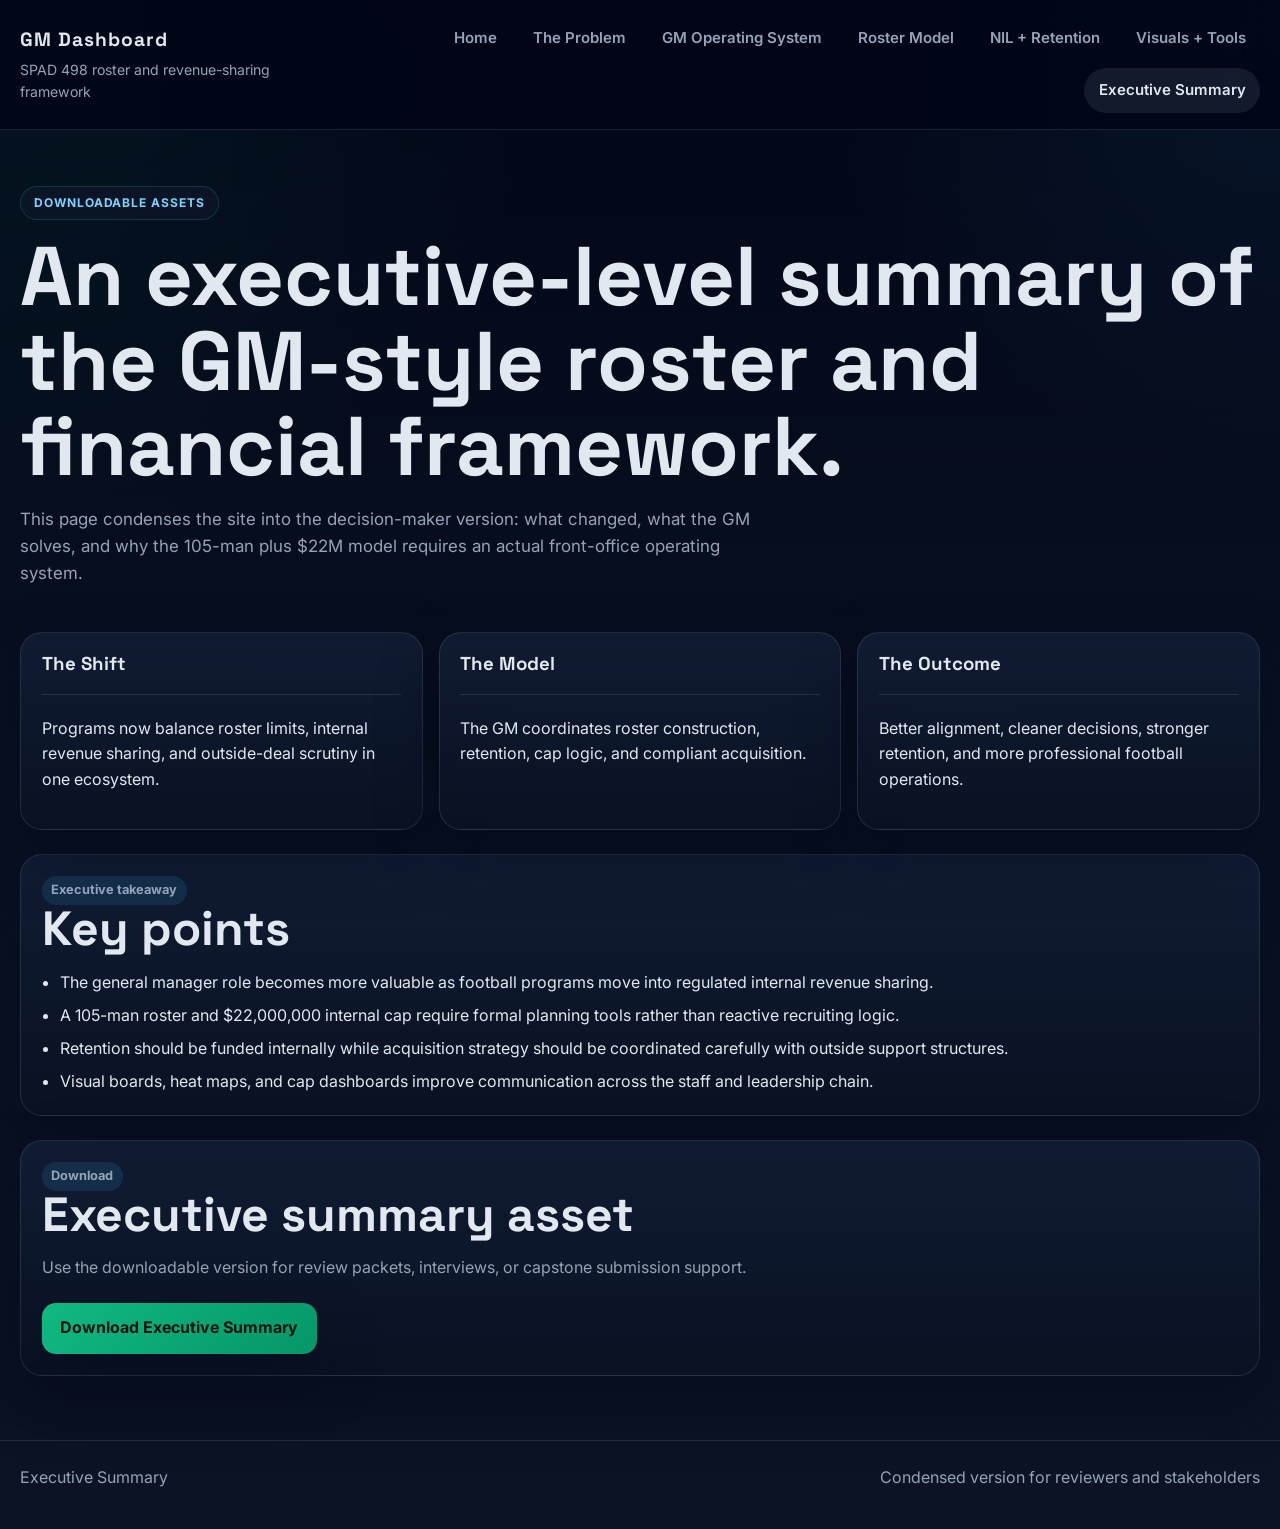
==== executive-summary.html @ dd3d15c1 "initial commit" ====
<!DOCTYPE html>
<html lang="en">
<head>
  <meta charset="UTF-8">
  <meta name="viewport" content="width=device-width, initial-scale=1.0">
  <title>Executive Summary | GM Dashboard</title>
  <link rel="preconnect" href="https://fonts.googleapis.com">
  <link rel="preconnect" href="https://fonts.gstatic.com" crossorigin>
  <link href="https://fonts.googleapis.com/css2?family=Inter:wght@400;500;600;700&family=Space+Grotesk:wght@500;700&display=swap" rel="stylesheet">
  <link rel="stylesheet" href="styles.css">
</head>
<body>
  <div class="site-shell">
    <header class="topbar">
      <div class="topbar-inner">
        <a class="brand" href="index.html">
          <span class="brand-mark">GM Dashboard</span>
          <span class="brand-sub">SPAD 498 roster and revenue-sharing framework</span>
        </a>
        <button class="nav-toggle" data-nav-toggle aria-expanded="false" aria-label="Toggle navigation">Menu</button>
        <nav class="nav-links" data-nav>
          <a href="index.html">Home</a>
          <a href="problem.html">The Problem</a>
          <a href="gm-framework.html">GM Operating System</a>
          <a href="roster-model.html">Roster Model</a>
          <a href="nil-retention.html">NIL + Retention</a>
          <a href="visuals-tools.html">Visuals + Tools</a>
          <a class="active" href="executive-summary.html">Executive Summary</a>
        </nav>
      </div>
    </header>

    <main>
      <div class="container">
        <section class="page-hero">
          <div>
            <span class="eyebrow">Downloadable assets</span>
            <h1>An executive-level summary of the GM-style roster and financial framework.</h1>
            <p class="lead">This page condenses the site into the decision-maker version: what changed, what the GM solves, and why the 105-man plus $22M model requires an actual front-office operating system.</p>
          </div>
        </section>

        <section class="three-grid">
          <article class="card">
            <h3>The Shift</h3>
            <hr>
            <p>Programs now balance roster limits, internal revenue sharing, and outside-deal scrutiny in one ecosystem.</p>
          </article>
          <article class="card">
            <h3>The Model</h3>
            <hr>
            <p>The GM coordinates roster construction, retention, cap logic, and compliant acquisition.</p>
          </article>
          <article class="card">
            <h3>The Outcome</h3>
            <hr>
            <p>Better alignment, cleaner decisions, stronger retention, and more professional football operations.</p>
          </article>
        </section>

        <section class="panel">
          <div class="section-head">
            <div>
              <p class="tag">Executive takeaway</p>
              <h2>Key points</h2>
            </div>
          </div>
          <ul class="clean">
            <li>The general manager role becomes more valuable as football programs move into regulated internal revenue sharing.</li>
            <li>A 105-man roster and $22,000,000 internal cap require formal planning tools rather than reactive recruiting logic.</li>
            <li>Retention should be funded internally while acquisition strategy should be coordinated carefully with outside support structures.</li>
            <li>Visual boards, heat maps, and cap dashboards improve communication across the staff and leadership chain.</li>
          </ul>
        </section>

        <section class="download-box">
          <div class="section-head">
            <div>
              <p class="tag">Download</p>
              <h2>Executive summary asset</h2>
            </div>
            <p class="muted">Use the downloadable version for review packets, interviews, or capstone submission support.</p>
          </div>
          <div class="cta-row">
            <a class="button-link" href="executive-summary-download.md" download>Download Executive Summary</a>
          </div>
        </section>
      </div>
    </main>

    <footer class="footer">
      <div class="footer-inner">
        <span>Executive Summary</span>
        <span>Condensed version for reviewers and stakeholders</span>
      </div>
    </footer>
  </div>
  <script src="script.js"></script>
</body>
</html>
---- styles.css ----
:root {
  --bg: #020617;
  --bg-soft: #0f172a;
  --panel: #111c34;
  --panel-2: #16233f;
  --panel-3: #1e293b;
  --line: rgba(148, 163, 184, 0.18);
  --ink: #e2e8f0;
  --muted: #94a3b8;
  --green: #10b981;
  --green-soft: rgba(16, 185, 129, 0.16);
  --red: #ef4444;
  --red-soft: rgba(239, 68, 68, 0.16);
  --yellow: #f59e0b;
  --yellow-soft: rgba(245, 158, 11, 0.16);
  --blue: #38bdf8;
  --blue-soft: rgba(56, 189, 248, 0.16);
  --shadow: 0 24px 60px rgba(2, 6, 23, 0.42);
  --radius: 22px;
  --max: 1240px;
  --display: "Space Grotesk", "Segoe UI", sans-serif;
  --body: "Inter", "Segoe UI", sans-serif;
}

* {
  box-sizing: border-box;
}

html {
  scroll-behavior: smooth;
}

body {
  margin: 0;
  color: var(--ink);
  font-family: var(--body);
  background:
    radial-gradient(circle at top left, rgba(16, 185, 129, 0.08), transparent 28%),
    radial-gradient(circle at top right, rgba(56, 189, 248, 0.08), transparent 24%),
    linear-gradient(180deg, #020617 0%, #081121 52%, #0b1324 100%);
  line-height: 1.6;
}

a {
  color: inherit;
  text-decoration: none;
}

img,
svg,
canvas {
  display: block;
  max-width: 100%;
}

.site-shell {
  min-height: 100vh;
}

.topbar {
  position: sticky;
  top: 0;
  z-index: 30;
  background: rgba(2, 6, 23, 0.82);
  border-bottom: 1px solid var(--line);
  backdrop-filter: blur(18px);
}

.topbar-inner,
.container {
  width: min(var(--max), calc(100% - 2rem));
  margin: 0 auto;
}

.topbar-inner {
  display: flex;
  align-items: center;
  justify-content: space-between;
  gap: 1rem;
  padding: 1rem 0;
}

.brand {
  display: flex;
  flex-direction: column;
  gap: 0.2rem;
}

.brand-mark {
  font-family: var(--display);
  font-size: 1.2rem;
  font-weight: 700;
  letter-spacing: 0.05em;
}

.brand-sub {
  color: var(--muted);
  font-size: 0.88rem;
}

.nav-toggle {
  display: none;
  color: var(--ink);
  background: var(--panel);
  border: 1px solid var(--line);
  border-radius: 999px;
  padding: 0.65rem 0.9rem;
  font-weight: 700;
}

.nav-links {
  display: flex;
  align-items: center;
  flex-wrap: wrap;
  justify-content: flex-end;
  gap: 0.45rem;
}

.nav-links a {
  color: var(--muted);
  padding: 0.65rem 0.9rem;
  border-radius: 999px;
  font-size: 0.94rem;
  font-weight: 600;
}

.nav-links a.active,
.nav-links a:hover {
  background: rgba(148, 163, 184, 0.12);
  color: var(--ink);
}

main {
  padding: 2rem 0 4rem;
}

.container > section + section {
  margin-top: 1.5rem;
}

.hero,
.page-hero {
  display: grid;
  gap: 1.4rem;
}

.hero {
  grid-template-columns: 1.2fr 0.95fr;
  align-items: center;
  padding: 2.2rem 0 0.5rem;
}

.page-hero {
  padding: 1.5rem 0 0.25rem;
}

.eyebrow {
  display: inline-flex;
  align-items: center;
  gap: 0.5rem;
  padding: 0.4rem 0.8rem;
  border-radius: 999px;
  border: 1px solid rgba(16, 185, 129, 0.22);
  color: #7dd3fc;
  background: rgba(15, 23, 42, 0.7);
  text-transform: uppercase;
  letter-spacing: 0.08em;
  font-size: 0.75rem;
  font-weight: 700;
}

h1,
h2,
h3,
h4 {
  font-family: var(--display);
  line-height: 1.02;
  margin: 0;
}

.hero-copy h1,
.page-hero h1 {
  margin-top: 0.9rem;
  font-size: clamp(2.8rem, 7vw, 5.2rem);
}

.lead {
  color: var(--muted);
  font-size: 1.06rem;
  max-width: 68ch;
}

.hero-actions,
.cta-row {
  display: flex;
  flex-wrap: wrap;
  gap: 0.85rem;
  margin-top: 1.4rem;
}

.button-link,
.button-link.secondary {
  display: inline-flex;
  align-items: center;
  justify-content: center;
  min-height: 48px;
  padding: 0.8rem 1.15rem;
  border-radius: 14px;
  font-weight: 700;
  transition: transform 0.18s ease, border-color 0.18s ease, background 0.18s ease;
}

.button-link {
  background: linear-gradient(135deg, var(--green), #059669);
  color: #02140f;
  box-shadow: var(--shadow);
}

.button-link.secondary {
  background: rgba(148, 163, 184, 0.08);
  border: 1px solid var(--line);
  color: var(--ink);
}

.button-link:hover,
.button-link.secondary:hover {
  transform: translateY(-1px);
}

.panel,
.card,
.visual,
.download-box,
.hero-panel,
.board-column,
.stat-card,
.cap-card,
.formula-block {
  border-radius: var(--radius);
  border: 1px solid var(--line);
  background: linear-gradient(180deg, rgba(17, 28, 52, 0.94), rgba(10, 18, 34, 0.94));
  box-shadow: var(--shadow);
}

.panel,
.card,
.visual,
.download-box,
.hero-panel {
  padding: 1.3rem;
}

.section-head {
  display: flex;
  flex-wrap: wrap;
  justify-content: space-between;
  gap: 0.9rem;
  margin-bottom: 1rem;
}

.section-head h2 {
  font-size: clamp(1.9rem, 4vw, 3rem);
}

.section-head p,
.muted {
  margin: 0;
  color: var(--muted);
}

.tag {
  display: inline-flex;
  padding: 0.28rem 0.6rem;
  border-radius: 999px;
  background: rgba(56, 189, 248, 0.12);
  color: #7dd3fc;
  font-size: 0.8rem;
  font-weight: 700;
  margin-bottom: 0.65rem;
}

hr {
  border: 0;
  border-top: 1px solid var(--line);
  margin: 1.3rem 0;
}

.hero-stat-grid,
.card-grid,
.three-grid,
.four-grid,
.two-grid,
.mini-grid,
.org-grid,
.workflow-grid,
.board-columns,
.dashboard-grid {
  display: grid;
  gap: 1rem;
}

.hero-stat-grid,
.four-grid {
  grid-template-columns: repeat(2, minmax(0, 1fr));
}

.two-grid {
  grid-template-columns: repeat(2, minmax(0, 1fr));
}

.three-grid {
  grid-template-columns: repeat(3, minmax(0, 1fr));
}

.mini-grid,
.card-grid,
.dashboard-grid {
  grid-template-columns: repeat(4, minmax(0, 1fr));
}

.stat-card {
  padding: 1.1rem;
  background: linear-gradient(180deg, rgba(22, 35, 63, 0.94), rgba(9, 16, 31, 0.94));
}

.metric {
  display: block;
  margin-top: 0.2rem;
  font-size: 2rem;
  font-family: var(--display);
  font-weight: 700;
}

.metric-detail {
  color: var(--muted);
  font-size: 0.95rem;
}

.success {
  color: var(--green);
}

.alert {
  color: var(--red);
}

.warn {
  color: var(--yellow);
}

.info {
  color: var(--blue);
}

.timeline {
  display: grid;
  gap: 0.8rem;
}

.timeline-row {
  display: grid;
  grid-template-columns: 130px 1fr;
  gap: 1rem;
  padding: 0.9rem 0;
  border-bottom: 1px solid var(--line);
}

.timeline-row:last-child {
  border-bottom: 0;
}

.timeline-row strong {
  color: var(--green);
}

.stakeholder-center,
.org-center {
  display: flex;
  align-items: center;
  justify-content: center;
  min-height: 90px;
  border-radius: 20px;
  background: linear-gradient(135deg, rgba(16, 185, 129, 0.18), rgba(56, 189, 248, 0.16));
  border: 1px solid rgba(16, 185, 129, 0.22);
  font-weight: 700;
  text-align: center;
}

.org-grid,
.workflow-grid {
  grid-template-columns: repeat(5, minmax(0, 1fr));
}

.org-node,
.workflow-step {
  border-radius: 18px;
  background: rgba(15, 23, 42, 0.88);
  border: 1px solid var(--line);
  padding: 1rem;
  text-align: center;
}

.board-columns {
  grid-template-columns: repeat(4, minmax(0, 1fr));
}

.board-column {
  padding: 1rem;
}

.pill {
  display: inline-flex;
  align-items: center;
  padding: 0.24rem 0.6rem;
  border-radius: 999px;
  margin: 0.15rem 0.3rem 0 0;
  background: rgba(148, 163, 184, 0.1);
  color: var(--ink);
  font-size: 0.82rem;
  font-weight: 700;
}

.clean,
.tight-list {
  margin: 0;
  padding-left: 1.15rem;
}

.clean li + li,
.tight-list li + li {
  margin-top: 0.45rem;
}

.table-wrap {
  overflow-x: auto;
}

table {
  width: 100%;
  min-width: 700px;
  border-collapse: collapse;
}

th,
td {
  padding: 0.85rem 0.8rem;
  text-align: left;
  border-bottom: 1px solid var(--line);
}

th {
  text-transform: uppercase;
  letter-spacing: 0.06em;
  color: var(--muted);
  font-size: 0.8rem;
}

.row-green td:first-child,
.row-green td:nth-child(2) {
  color: #86efac;
}

.row-yellow td:first-child,
.row-yellow td:nth-child(2) {
  color: #fcd34d;
}

.row-red td:first-child,
.row-red td:nth-child(2) {
  color: #fca5a5;
}

.formula-block {
  padding: 1.4rem;
  background: linear-gradient(180deg, rgba(15, 23, 42, 0.96), rgba(9, 14, 26, 0.98));
}

.formula {
  font-family: var(--display);
  font-size: clamp(1.7rem, 4vw, 2.8rem);
  color: #a7f3d0;
}

.cap-dashboard {
  display: grid;
  gap: 1.2rem;
  grid-template-columns: 1.1fr 0.9fr;
}

.slider-group {
  display: grid;
  gap: 1rem;
}

.slider-card {
  border: 1px solid var(--line);
  border-radius: 18px;
  padding: 1rem;
  background: rgba(15, 23, 42, 0.8);
}

.slider-head {
  display: flex;
  justify-content: space-between;
  gap: 1rem;
  align-items: baseline;
  margin-bottom: 0.6rem;
}

.slider-head strong {
  font-size: 1.05rem;
}

.slider-meta {
  color: var(--muted);
  font-size: 0.9rem;
}

input[type="range"] {
  width: 100%;
  accent-color: var(--green);
}

.cap-summary {
  display: grid;
  gap: 1rem;
}

.cap-card {
  padding: 1rem;
}

.cap-row {
  display: flex;
  justify-content: space-between;
  gap: 1rem;
  color: var(--muted);
  margin-top: 0.35rem;
}

.cap-total {
  padding: 1.2rem;
  border-radius: 18px;
  background: linear-gradient(135deg, rgba(16, 185, 129, 0.16), rgba(56, 189, 248, 0.14));
  border: 1px solid rgba(16, 185, 129, 0.22);
}

.cap-total strong {
  display: block;
  font-size: 2.2rem;
  font-family: var(--display);
  margin-top: 0.2rem;
}

.status-ok {
  color: var(--green);
}

.status-over {
  color: var(--red);
}

.matrix {
  display: grid;
  grid-template-columns: repeat(2, minmax(0, 1fr));
  gap: 0.9rem;
}

.matrix-cell {
  min-height: 140px;
  border-radius: 18px;
  border: 1px solid var(--line);
  background: rgba(15, 23, 42, 0.88);
  padding: 1rem;
}

.heat-grid {
  display: grid;
  gap: 0.9rem;
  grid-template-columns: repeat(3, minmax(0, 1fr));
}

.heat-card {
  padding: 1rem;
  border-radius: 18px;
  border: 1px solid var(--line);
}

.heat-stable {
  background: var(--green-soft);
}

.heat-watch {
  background: var(--yellow-soft);
}

.heat-need {
  background: var(--red-soft);
}

.footer {
  border-top: 1px solid var(--line);
  padding: 1.5rem 0 2.4rem;
  color: var(--muted);
}

.footer-inner {
  width: min(var(--max), calc(100% - 2rem));
  margin: 0 auto;
  display: flex;
  flex-wrap: wrap;
  justify-content: space-between;
  gap: 1rem;
}

@media (max-width: 1080px) {
  .hero,
  .cap-dashboard,
  .dashboard-grid,
  .card-grid,
  .three-grid,
  .mini-grid,
  .org-grid,
  .workflow-grid,
  .board-columns,
  .heat-grid {
    grid-template-columns: 1fr;
  }
}

@media (max-width: 860px) {
  .two-grid,
  .four-grid,
  .matrix,
  .hero-stat-grid {
    grid-template-columns: 1fr;
  }

  .timeline-row {
    grid-template-columns: 1fr;
    gap: 0.25rem;
  }
}

@media (max-width: 760px) {
  .topbar-inner {
    align-items: flex-start;
  }

  .nav-toggle {
    display: inline-flex;
  }

  .nav-links {
    display: none;
    width: 100%;
    flex-direction: column;
    align-items: stretch;
    padding-top: 0.8rem;
  }

  .nav-links.open {
    display: flex;
  }

  .nav-links a {
    background: rgba(15, 23, 42, 0.88);
  }
}
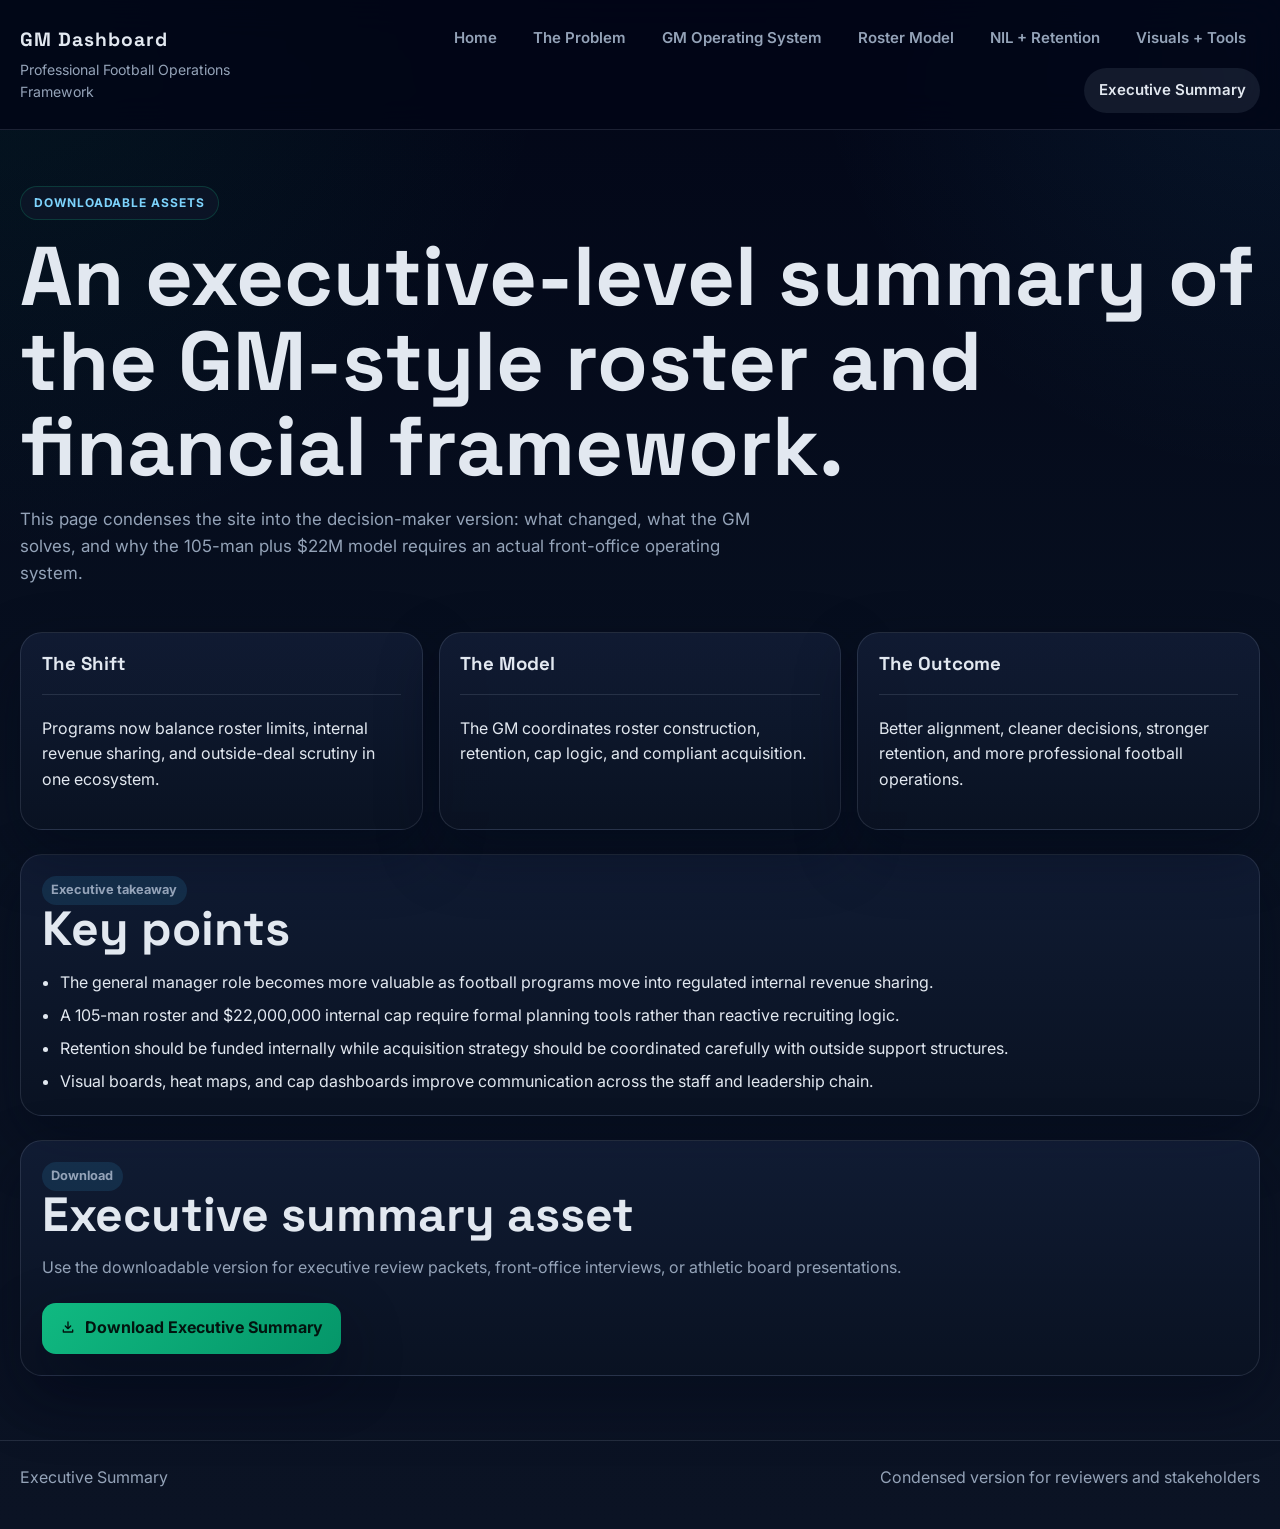
==== commit 5c34afd5: "Refine dashboard copy and cap simulator" ====
--- a/executive-summary.html
+++ b/executive-summary.html
@@ -15,7 +15,7 @@
       <div class="topbar-inner">
         <a class="brand" href="index.html">
           <span class="brand-mark">GM Dashboard</span>
-          <span class="brand-sub">SPAD 498 roster and revenue-sharing framework</span>
+          <span class="brand-sub">Professional Football Operations Framework</span>
         </a>
         <button class="nav-toggle" data-nav-toggle aria-expanded="false" aria-label="Toggle navigation">Menu</button>
         <nav class="nav-links" data-nav>
@@ -79,10 +79,10 @@
               <p class="tag">Download</p>
               <h2>Executive summary asset</h2>
             </div>
-            <p class="muted">Use the downloadable version for review packets, interviews, or capstone submission support.</p>
+            <p class="muted">Use the downloadable version for executive review packets, front-office interviews, or athletic board presentations.</p>
           </div>
           <div class="cta-row">
-            <a class="button-link" href="executive-summary-download.md" download>Download Executive Summary</a>
+            <a class="button-link" href="CFB_GM_Operating_Framework_2026.pdf" download><svg width="16" height="16" viewBox="0 0 24 24" fill="none" aria-hidden="true" style="margin-right: 0.55rem;"><path d="M12 3v10m0 0 4-4m-4 4-4-4M5 15v3h14v-3" stroke="currentColor" stroke-width="2" stroke-linecap="round" stroke-linejoin="round"/></svg>Download Executive Summary</a>
           </div>
         </section>
       </div>
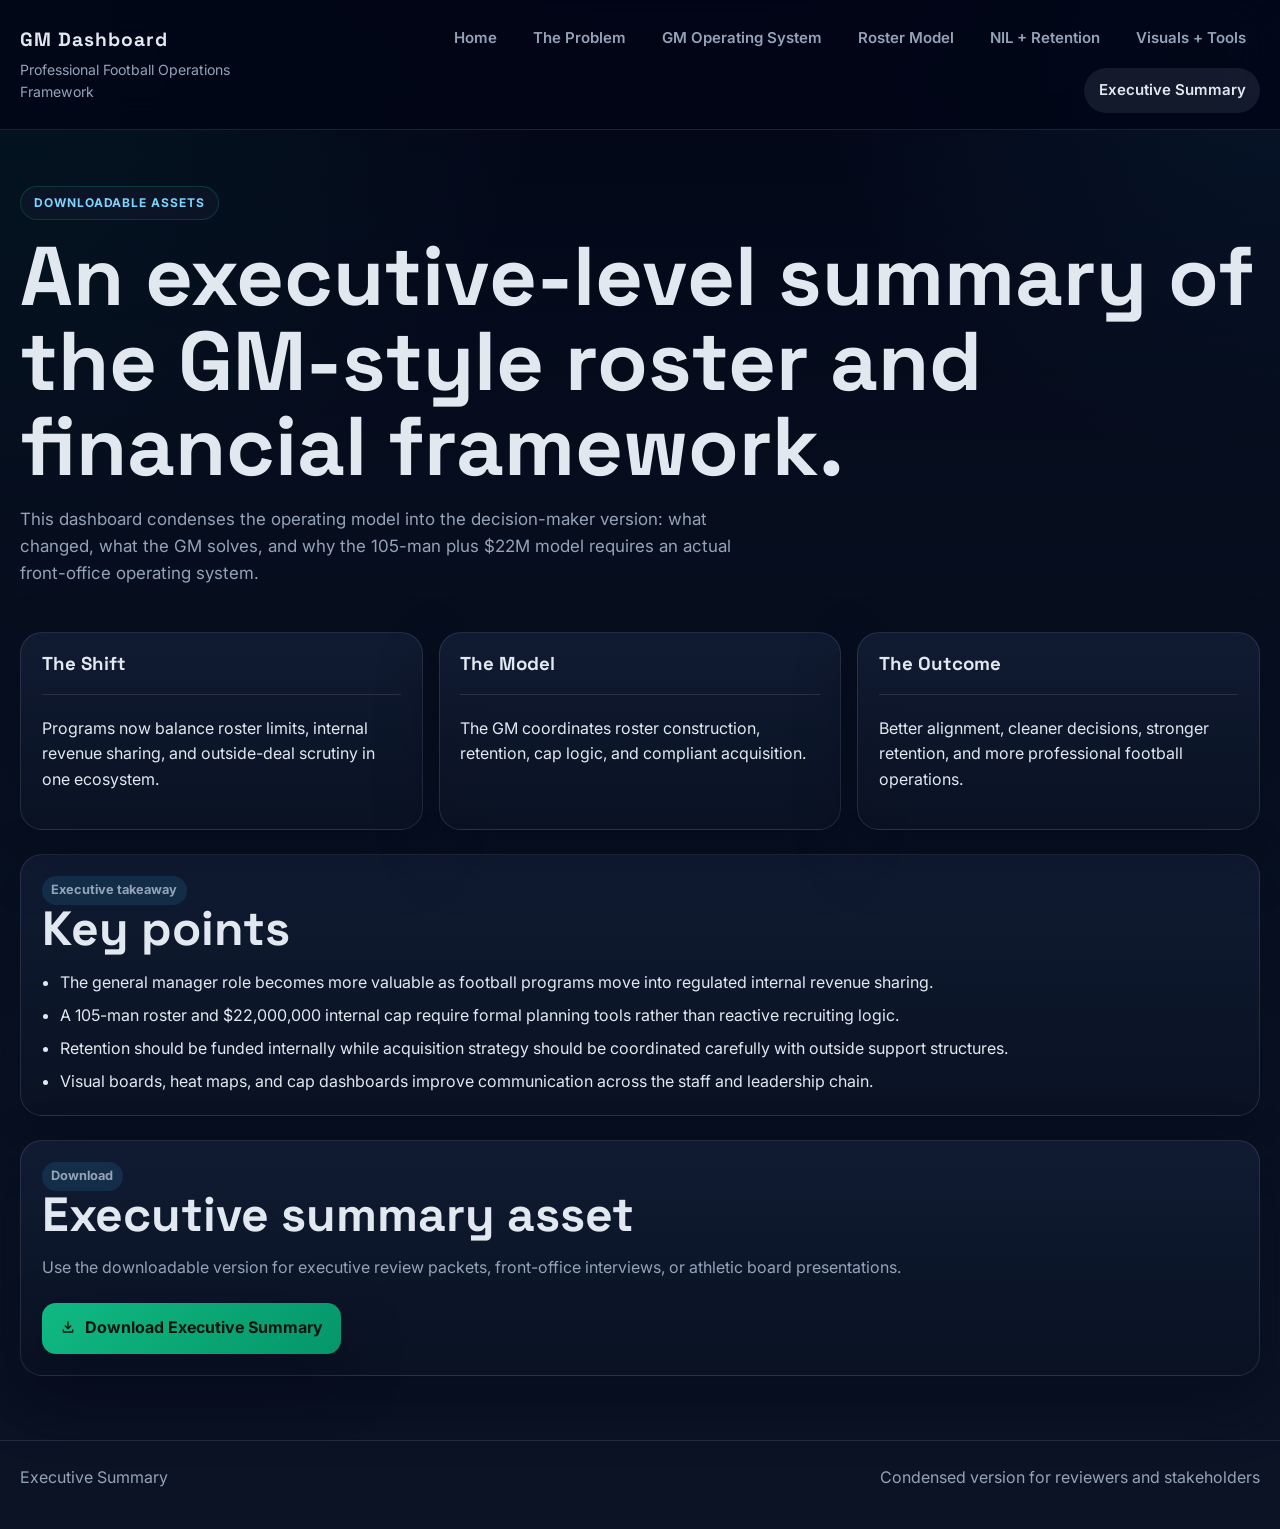
==== commit 1b6b8482: "Refine dashboard copy to remove academic framing" ====
--- a/executive-summary.html
+++ b/executive-summary.html
@@ -36,7 +36,7 @@
           <div>
             <span class="eyebrow">Downloadable assets</span>
             <h1>An executive-level summary of the GM-style roster and financial framework.</h1>
-            <p class="lead">This page condenses the site into the decision-maker version: what changed, what the GM solves, and why the 105-man plus $22M model requires an actual front-office operating system.</p>
+            <p class="lead">This dashboard condenses the operating model into the decision-maker version: what changed, what the GM solves, and why the 105-man plus $22M model requires an actual front-office operating system.</p>
           </div>
         </section>
 
